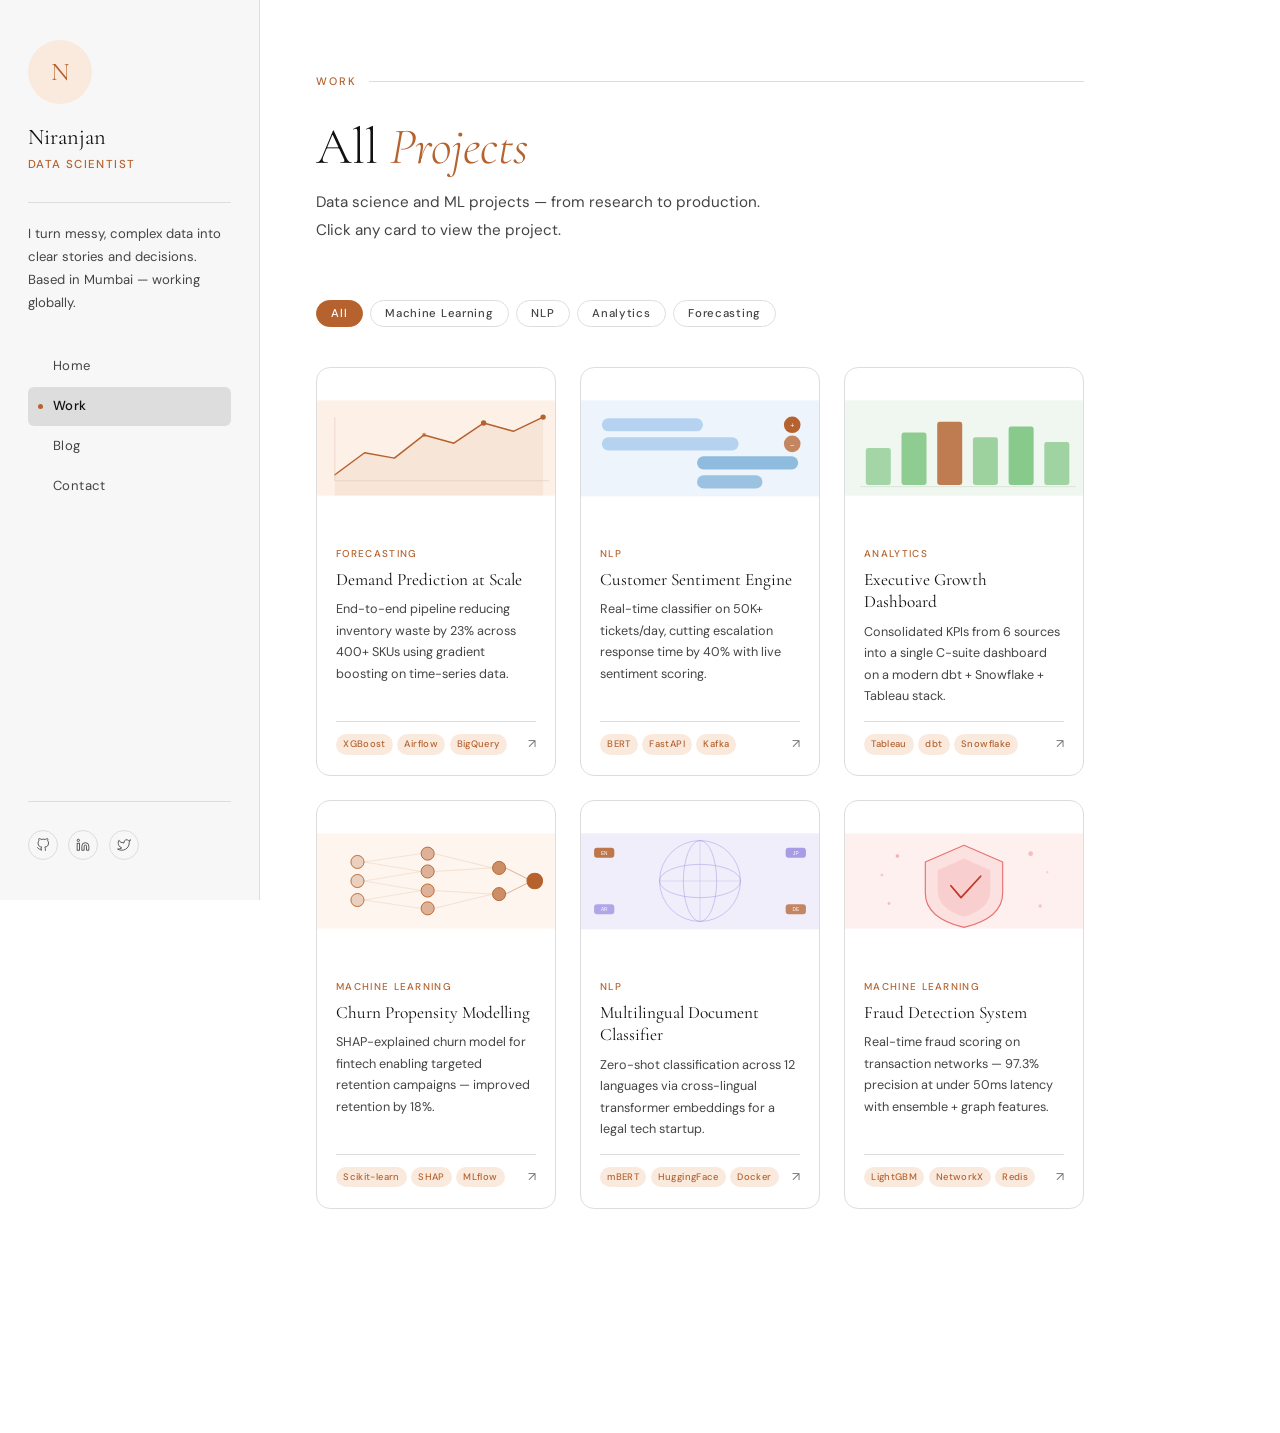
==== work.html @ ef9ed9a3 "Add files via upload" ====
<!DOCTYPE html>
<html lang="en">
<head>
<meta charset="UTF-8" />
<meta name="viewport" content="width=device-width, initial-scale=1.0" />
<title>Work — Niranjan</title>
<link rel="preconnect" href="https://fonts.googleapis.com" />
<link rel="preconnect" href="https://fonts.gstatic.com" crossorigin />
<link href="https://fonts.googleapis.com/css2?family=Cormorant+Garamond:ital,wght@0,300;0,400;0,500;1,300;1,400&family=DM+Sans:wght@300;400;500&display=swap" rel="stylesheet" />
<link rel="stylesheet" href="style.css" />
<style>
  .filter-bar {
    display: flex;
    flex-wrap: wrap;
    gap: 0.45rem;
    margin-bottom: 2.5rem;
  }
  .filter-btn {
    font-size: 0.71rem;
    font-weight: 500;
    letter-spacing: 0.06em;
    padding: 0.32rem 0.9rem;
    border: 1px solid var(--border);
    border-radius: 999px;
    color: var(--ink-muted);
    background: transparent;
    cursor: pointer;
    transition: all 0.2s;
    font-family: var(--sans);
  }
  .filter-btn:hover { border-color: var(--accent); color: var(--accent); }
  .filter-btn.active { background: var(--accent); border-color: var(--accent); color: #fff; }

  .card-grid {
    display: grid;
    grid-template-columns: repeat(3, 1fr);
    gap: 1.5rem;
  }

  .pcard {
    border: 1px solid var(--border);
    border-radius: 14px;
    overflow: hidden;
    background: #fff;
    cursor: pointer;
    text-decoration: none;
    color: inherit;
    display: flex;
    flex-direction: column;
    transition: transform 0.25s ease, box-shadow 0.25s ease, border-color 0.25s ease;
  }
  .pcard:hover {
    transform: translateY(-5px);
    box-shadow: 0 12px 36px rgba(0,0,0,0.09);
    border-color: #bbb;
  }
  .pcard[data-hidden="true"] { display: none; }

  .pcard-img {
    width: 100%;
    height: 160px;
    display: block;
    flex-shrink: 0;
    position: relative;
    overflow: hidden;
  }
  .pcard-img svg { width: 100%; height: 100%; display: block; }

  .pcard-img::after {
    content: '↗';
    position: absolute;
    top: 10px; right: 12px;
    width: 28px; height: 28px;
    background: rgba(255,255,255,0.93);
    border-radius: 50%;
    font-size: 0.82rem;
    color: var(--accent);
    opacity: 0;
    transition: opacity 0.2s;
    display: flex; align-items: center; justify-content: center;
    line-height: 28px;
    text-align: center;
  }
  .pcard:hover .pcard-img::after { opacity: 1; }

  .pcard-body {
    padding: 1.1rem 1.2rem 1.25rem;
    display: flex;
    flex-direction: column;
    flex: 1;
  }
  .pcard-eyebrow {
    font-size: 0.62rem;
    font-weight: 500;
    letter-spacing: 0.13em;
    text-transform: uppercase;
    color: var(--accent);
    margin-bottom: 0.38rem;
  }
  .pcard-title {
    font-family: var(--serif);
    font-size: 1.08rem;
    font-weight: 400;
    line-height: 1.3;
    color: var(--ink);
    margin-bottom: 0.45rem;
  }
  .pcard-desc {
    font-size: 0.79rem;
    color: var(--ink-muted);
    line-height: 1.7;
    flex: 1;
    margin-bottom: 0.9rem;
  }
  .pcard-footer {
    display: flex;
    align-items: center;
    justify-content: space-between;
    padding-top: 0.7rem;
    border-top: 1px solid var(--border);
  }
  .pcard-tags { display: flex; flex-wrap: wrap; gap: 0.28rem; }
  .pcard-tag {
    font-size: 0.59rem;
    font-weight: 500;
    letter-spacing: 0.04em;
    padding: 0.14rem 0.44rem;
    background: var(--accent-light);
    color: var(--accent);
    border-radius: 999px;
  }
  .pcard-arrow {
    font-size: 0.8rem;
    color: var(--ink-faint);
    flex-shrink: 0;
    transition: color 0.2s, transform 0.2s;
  }
  .pcard:hover .pcard-arrow { color: var(--accent); transform: translate(2px,-2px); }

  @media (max-width: 900px) { .card-grid { grid-template-columns: 1fr 1fr; } }
  @media (max-width: 560px) { .card-grid { grid-template-columns: 1fr; } }
</style>
</head>
<body>

<aside class="sidebar" id="sidebar"></aside>

<main class="main">
  <section style="animation-delay: 0.08s;">
    <div class="page-hero">
      <div class="section-label">Work</div>
      <h1>All <em>Projects</em></h1>
      <p>Data science and ML projects — from research to production. Click any card to view the project.</p>
    </div>

    <div class="filter-bar">
      <button class="filter-btn active" data-filter="all">All</button>
      <button class="filter-btn" data-filter="ml">Machine Learning</button>
      <button class="filter-btn" data-filter="nlp">NLP</button>
      <button class="filter-btn" data-filter="analytics">Analytics</button>
      <button class="filter-btn" data-filter="forecasting">Forecasting</button>
    </div>

    <div class="card-grid">

      <a class="pcard" href="https://github.com" target="_blank" rel="noopener" data-category="forecasting">
        <div class="pcard-img">
          <svg viewBox="0 0 400 160" xmlns="http://www.w3.org/2000/svg">
            <rect width="400" height="160" fill="#fdf0e6"/>
            <polyline points="30,125 80,88 130,97 180,58 230,72 280,38 330,52 380,28" fill="none" stroke="#b5622e" stroke-width="2.5" stroke-linejoin="round" stroke-linecap="round"/>
            <polyline points="30,125 80,88 130,97 180,58 230,72 280,38 330,52 380,28 380,160 30,160" fill="#b5622e" fill-opacity="0.08" stroke="none"/>
            <line x1="30" y1="28" x2="30" y2="135" stroke="#e0c8ba" stroke-width="1"/>
            <line x1="30" y1="135" x2="390" y2="135" stroke="#e0c8ba" stroke-width="1"/>
            <circle cx="280" cy="38" r="4.5" fill="#b5622e"/>
            <circle cx="380" cy="28" r="4.5" fill="#b5622e"/>
            <circle cx="180" cy="58" r="3.5" fill="#b5622e" fill-opacity="0.6"/>
          </svg>
        </div>
        <div class="pcard-body">
          <div class="pcard-eyebrow">Forecasting</div>
          <div class="pcard-title">Demand Prediction at Scale</div>
          <div class="pcard-desc">End-to-end pipeline reducing inventory waste by 23% across 400+ SKUs using gradient boosting on time-series data.</div>
          <div class="pcard-footer">
            <div class="pcard-tags"><span class="pcard-tag">XGBoost</span><span class="pcard-tag">Airflow</span><span class="pcard-tag">BigQuery</span></div>
            <span class="pcard-arrow">↗</span>
          </div>
        </div>
      </a>

      <a class="pcard" href="https://github.com" target="_blank" rel="noopener" data-category="nlp">
        <div class="pcard-img">
          <svg viewBox="0 0 400 160" xmlns="http://www.w3.org/2000/svg">
            <rect width="400" height="160" fill="#eef4fb"/>
            <rect x="35" y="30" width="170" height="22" rx="11" fill="#b5d3f0"/>
            <rect x="35" y="62" width="230" height="22" rx="11" fill="#b5d3f0"/>
            <rect x="195" y="94" width="170" height="22" rx="11" fill="#6fa8d4" fill-opacity="0.75"/>
            <rect x="195" y="126" width="110" height="22" rx="11" fill="#6fa8d4" fill-opacity="0.65"/>
            <circle cx="355" cy="41" r="14" fill="#b5622e"/>
            <text x="355" y="46" text-anchor="middle" font-size="12" fill="#fff" font-family="sans-serif" font-weight="500">+</text>
            <circle cx="355" cy="73" r="14" fill="#b5622e" fill-opacity="0.75"/>
            <text x="355" y="78" text-anchor="middle" font-size="12" fill="#fff" font-family="sans-serif">–</text>
          </svg>
        </div>
        <div class="pcard-body">
          <div class="pcard-eyebrow">NLP</div>
          <div class="pcard-title">Customer Sentiment Engine</div>
          <div class="pcard-desc">Real-time classifier on 50K+ tickets/day, cutting escalation response time by 40% with live sentiment scoring.</div>
          <div class="pcard-footer">
            <div class="pcard-tags"><span class="pcard-tag">BERT</span><span class="pcard-tag">FastAPI</span><span class="pcard-tag">Kafka</span></div>
            <span class="pcard-arrow">↗</span>
          </div>
        </div>
      </a>

      <a class="pcard" href="https://github.com" target="_blank" rel="noopener" data-category="analytics">
        <div class="pcard-img">
          <svg viewBox="0 0 400 160" xmlns="http://www.w3.org/2000/svg">
            <rect width="400" height="160" fill="#f0f7f0"/>
            <rect x="35"  y="80" width="42" height="62" rx="4" fill="#66bb6a" fill-opacity="0.55"/>
            <rect x="95"  y="54" width="42" height="88" rx="4" fill="#66bb6a" fill-opacity="0.7"/>
            <rect x="155" y="36" width="42" height="106" rx="4" fill="#b5622e" fill-opacity="0.82"/>
            <rect x="215" y="62" width="42" height="80" rx="4" fill="#66bb6a" fill-opacity="0.6"/>
            <rect x="275" y="44" width="42" height="98" rx="4" fill="#66bb6a" fill-opacity="0.75"/>
            <rect x="335" y="70" width="42" height="72" rx="4" fill="#66bb6a" fill-opacity="0.58"/>
            <line x1="25" y1="145" x2="388" y2="145" stroke="#c5d8c5" stroke-width="1"/>
          </svg>
        </div>
        <div class="pcard-body">
          <div class="pcard-eyebrow">Analytics</div>
          <div class="pcard-title">Executive Growth Dashboard</div>
          <div class="pcard-desc">Consolidated KPIs from 6 sources into a single C-suite dashboard on a modern dbt + Snowflake + Tableau stack.</div>
          <div class="pcard-footer">
            <div class="pcard-tags"><span class="pcard-tag">Tableau</span><span class="pcard-tag">dbt</span><span class="pcard-tag">Snowflake</span></div>
            <span class="pcard-arrow">↗</span>
          </div>
        </div>
      </a>

      <a class="pcard" href="https://github.com" target="_blank" rel="noopener" data-category="ml">
        <div class="pcard-img">
          <svg viewBox="0 0 400 160" xmlns="http://www.w3.org/2000/svg">
            <rect width="400" height="160" fill="#fdf5ee"/>
            <circle cx="68" cy="48" r="11" fill="#b5622e" fill-opacity="0.25" stroke="#b5622e" stroke-width="1.5"/>
            <circle cx="68" cy="80" r="11" fill="#b5622e" fill-opacity="0.25" stroke="#b5622e" stroke-width="1.5"/>
            <circle cx="68" cy="112" r="11" fill="#b5622e" fill-opacity="0.25" stroke="#b5622e" stroke-width="1.5"/>
            <circle cx="186" cy="34" r="11" fill="#b5622e" fill-opacity="0.45" stroke="#b5622e" stroke-width="1.5"/>
            <circle cx="186" cy="64" r="11" fill="#b5622e" fill-opacity="0.45" stroke="#b5622e" stroke-width="1.5"/>
            <circle cx="186" cy="96" r="11" fill="#b5622e" fill-opacity="0.45" stroke="#b5622e" stroke-width="1.5"/>
            <circle cx="186" cy="126" r="11" fill="#b5622e" fill-opacity="0.45" stroke="#b5622e" stroke-width="1.5"/>
            <circle cx="306" cy="58" r="11" fill="#b5622e" fill-opacity="0.7" stroke="#b5622e" stroke-width="1.5"/>
            <circle cx="306" cy="102" r="11" fill="#b5622e" fill-opacity="0.7" stroke="#b5622e" stroke-width="1.5"/>
            <circle cx="366" cy="80" r="13" fill="#b5622e" stroke="#b5622e" stroke-width="2"/>
            <line x1="79" y1="48" x2="175" y2="34" stroke="#b5622e" stroke-width="0.7" stroke-opacity="0.3"/>
            <line x1="79" y1="48" x2="175" y2="64" stroke="#b5622e" stroke-width="0.7" stroke-opacity="0.3"/>
            <line x1="79" y1="80" x2="175" y2="64" stroke="#b5622e" stroke-width="0.7" stroke-opacity="0.3"/>
            <line x1="79" y1="80" x2="175" y2="96" stroke="#b5622e" stroke-width="0.7" stroke-opacity="0.3"/>
            <line x1="79" y1="112" x2="175" y2="96" stroke="#b5622e" stroke-width="0.7" stroke-opacity="0.3"/>
            <line x1="79" y1="112" x2="175" y2="126" stroke="#b5622e" stroke-width="0.7" stroke-opacity="0.3"/>
            <line x1="197" y1="34" x2="295" y2="58" stroke="#b5622e" stroke-width="0.7" stroke-opacity="0.35"/>
            <line x1="197" y1="64" x2="295" y2="58" stroke="#b5622e" stroke-width="0.7" stroke-opacity="0.35"/>
            <line x1="197" y1="96" x2="295" y2="102" stroke="#b5622e" stroke-width="0.7" stroke-opacity="0.35"/>
            <line x1="197" y1="126" x2="295" y2="102" stroke="#b5622e" stroke-width="0.7" stroke-opacity="0.35"/>
            <line x1="317" y1="58" x2="353" y2="76" stroke="#b5622e" stroke-width="1.2" stroke-opacity="0.65"/>
            <line x1="317" y1="102" x2="353" y2="84" stroke="#b5622e" stroke-width="1.2" stroke-opacity="0.65"/>
          </svg>
        </div>
        <div class="pcard-body">
          <div class="pcard-eyebrow">Machine Learning</div>
          <div class="pcard-title">Churn Propensity Modelling</div>
          <div class="pcard-desc">SHAP-explained churn model for fintech enabling targeted retention campaigns — improved retention by 18%.</div>
          <div class="pcard-footer">
            <div class="pcard-tags"><span class="pcard-tag">Scikit-learn</span><span class="pcard-tag">SHAP</span><span class="pcard-tag">MLflow</span></div>
            <span class="pcard-arrow">↗</span>
          </div>
        </div>
      </a>

      <a class="pcard" href="https://github.com" target="_blank" rel="noopener" data-category="nlp">
        <div class="pcard-img">
          <svg viewBox="0 0 400 160" xmlns="http://www.w3.org/2000/svg">
            <rect width="400" height="160" fill="#f0eefb"/>
            <ellipse cx="200" cy="80" rx="68" ry="68" fill="none" stroke="#9b8de0" stroke-width="1.5" stroke-opacity="0.5"/>
            <ellipse cx="200" cy="80" rx="68" ry="28" fill="none" stroke="#9b8de0" stroke-width="1.5" stroke-opacity="0.5"/>
            <ellipse cx="200" cy="80" rx="28" ry="68" fill="none" stroke="#9b8de0" stroke-width="1.5" stroke-opacity="0.5"/>
            <line x1="132" y1="80" x2="268" y2="80" stroke="#9b8de0" stroke-width="1" stroke-opacity="0.4"/>
            <line x1="200" y1="12" x2="200" y2="148" stroke="#9b8de0" stroke-width="1" stroke-opacity="0.4"/>
            <rect x="22" y="24" width="34" height="17" rx="5" fill="#b5622e" fill-opacity="0.85"/>
            <text x="39" y="36" text-anchor="middle" font-size="8" fill="#fff" font-family="sans-serif" font-weight="500">EN</text>
            <rect x="344" y="24" width="34" height="17" rx="5" fill="#9b8de0" fill-opacity="0.85"/>
            <text x="361" y="36" text-anchor="middle" font-size="8" fill="#fff" font-family="sans-serif" font-weight="500">JP</text>
            <rect x="22" y="119" width="34" height="17" rx="5" fill="#9b8de0" fill-opacity="0.75"/>
            <text x="39" y="131" text-anchor="middle" font-size="8" fill="#fff" font-family="sans-serif" font-weight="500">AR</text>
            <rect x="344" y="119" width="34" height="17" rx="5" fill="#b5622e" fill-opacity="0.75"/>
            <text x="361" y="131" text-anchor="middle" font-size="8" fill="#fff" font-family="sans-serif" font-weight="500">DE</text>
          </svg>
        </div>
        <div class="pcard-body">
          <div class="pcard-eyebrow">NLP</div>
          <div class="pcard-title">Multilingual Document Classifier</div>
          <div class="pcard-desc">Zero-shot classification across 12 languages via cross-lingual transformer embeddings for a legal tech startup.</div>
          <div class="pcard-footer">
            <div class="pcard-tags"><span class="pcard-tag">mBERT</span><span class="pcard-tag">HuggingFace</span><span class="pcard-tag">Docker</span></div>
            <span class="pcard-arrow">↗</span>
          </div>
        </div>
      </a>

      <a class="pcard" href="https://github.com" target="_blank" rel="noopener" data-category="ml">
        <div class="pcard-img">
          <svg viewBox="0 0 400 160" xmlns="http://www.w3.org/2000/svg">
            <rect width="400" height="160" fill="#fff0f0"/>
            <path d="M200 20 L265 48 L265 100 Q265 142 200 158 Q135 142 135 100 L135 48 Z" fill="#e57373" fill-opacity="0.12" stroke="#e57373" stroke-width="2" stroke-linejoin="round"/>
            <path d="M200 42 L244 62 L244 97 Q244 127 200 140 Q156 127 156 97 L156 62 Z" fill="#e57373" fill-opacity="0.18" stroke="none"/>
            <polyline points="178,88 195,108 228,72" fill="none" stroke="#c0392b" stroke-width="3" stroke-linecap="round" stroke-linejoin="round"/>
            <circle cx="88" cy="38" r="3" fill="#e57373" fill-opacity="0.5"/>
            <circle cx="312" cy="34" r="4" fill="#e57373" fill-opacity="0.4"/>
            <circle cx="74" cy="118" r="2.5" fill="#e57373" fill-opacity="0.4"/>
            <circle cx="328" cy="122" r="3" fill="#e57373" fill-opacity="0.35"/>
            <circle cx="340" cy="65" r="2" fill="#e57373" fill-opacity="0.3"/>
            <circle cx="62" cy="70" r="2.5" fill="#e57373" fill-opacity="0.3"/>
          </svg>
        </div>
        <div class="pcard-body">
          <div class="pcard-eyebrow">Machine Learning</div>
          <div class="pcard-title">Fraud Detection System</div>
          <div class="pcard-desc">Real-time fraud scoring on transaction networks — 97.3% precision at under 50ms latency with ensemble + graph features.</div>
          <div class="pcard-footer">
            <div class="pcard-tags"><span class="pcard-tag">LightGBM</span><span class="pcard-tag">NetworkX</span><span class="pcard-tag">Redis</span></div>
            <span class="pcard-arrow">↗</span>
          </div>
        </div>
      </a>

    </div>
  </section>
</main>

<script src="sidebar.js"></script>
<script>
  renderSidebar('Work');
  const btns = document.querySelectorAll('.filter-btn');
  const cards = document.querySelectorAll('.pcard[data-category]');
  btns.forEach(btn => {
    btn.addEventListener('click', () => {
      btns.forEach(b => b.classList.remove('active'));
      btn.classList.add('active');
      const f = btn.dataset.filter;
      cards.forEach(c => { c.dataset.hidden = (f !== 'all' && c.dataset.category !== f) ? 'true' : 'false'; });
    });
  });
</script>
</body>
</html>
---- style.css ----
*, *::before, *::after { box-sizing: border-box; margin: 0; padding: 0; }

:root {
  --bg: #ffffff;
  --sidebar-bg: #f7f7f7;
  --ink: #111111;
  --ink-muted: #444444;
  --ink-faint: #777777;
  --accent: #b5622e;
  --accent-light: #faeade;
  --border: #dddddd;
  --serif: 'Cormorant Garamond', Georgia, serif;
  --sans: 'DM Sans', system-ui, sans-serif;
  --sidebar-w: 260px;
}

html { scroll-behavior: smooth; }

body {
  background: var(--bg);
  color: var(--ink);
  font-family: var(--sans);
  font-weight: 400;
  line-height: 1.7;
  min-height: 100vh;
  display: flex;
}

/* ── Sidebar ── */
.sidebar {
  position: fixed;
  top: 0; left: 0;
  width: var(--sidebar-w);
  height: 100vh;
  background: var(--sidebar-bg);
  border-right: 1px solid var(--border);
  display: flex;
  flex-direction: column;
  padding: 2.5rem 1.75rem;
  z-index: 10;
  overflow-y: auto;
}

.sidebar-avatar {
  width: 64px; height: 64px;
  border-radius: 50%;
  background: var(--accent-light);
  display: flex; align-items: center; justify-content: center;
  font-family: var(--serif);
  font-size: 1.6rem;
  font-weight: 400;
  color: var(--accent);
  margin-bottom: 1.25rem;
  flex-shrink: 0;
}

.sidebar-name {
  font-family: var(--serif);
  font-size: 1.4rem;
  font-weight: 400;
  line-height: 1.2;
  color: var(--ink);
  margin-bottom: 0.25rem;
}

.sidebar-title {
  font-size: 0.72rem;
  font-weight: 500;
  color: var(--accent);
  text-transform: uppercase;
  letter-spacing: 0.12em;
  margin-bottom: 1.75rem;
}

.sidebar-bio {
  font-size: 0.82rem;
  color: var(--ink-muted);
  line-height: 1.75;
  margin-bottom: 2rem;
  border-top: 1px solid var(--border);
  padding-top: 1.25rem;
}

.sidebar-nav {
  list-style: none;
  display: flex;
  flex-direction: column;
  gap: 0.1rem;
  margin-bottom: auto;
}

.sidebar-nav a {
  display: flex;
  align-items: center;
  gap: 0.6rem;
  font-size: 0.82rem;
  font-weight: 400;
  color: var(--ink-muted);
  text-decoration: none;
  padding: 0.5rem 0.65rem;
  border-radius: 6px;
  transition: color 0.2s, background 0.2s;
  letter-spacing: 0.03em;
}

.sidebar-nav a:hover { color: var(--ink); background: var(--border); }
.sidebar-nav a.active { color: var(--ink); background: var(--border); font-weight: 500; }

.sidebar-nav a .nav-dot {
  width: 5px; height: 5px;
  border-radius: 50%;
  background: var(--accent);
  opacity: 0;
  transition: opacity 0.2s;
  flex-shrink: 0;
}

.sidebar-nav a:hover .nav-dot,
.sidebar-nav a.active .nav-dot { opacity: 1; }

.sidebar-social {
  display: flex;
  gap: 0.65rem;
  padding-top: 1.75rem;
  border-top: 1px solid var(--border);
  margin-top: 1.75rem;
}

.sidebar-social a {
  width: 30px; height: 30px;
  border-radius: 50%;
  border: 1px solid var(--border);
  display: flex; align-items: center; justify-content: center;
  color: var(--ink-muted);
  text-decoration: none;
  transition: border-color 0.2s, color 0.2s;
}

.sidebar-social a:hover { border-color: var(--accent); color: var(--accent); }

/* ── Main ── */
.main {
  margin-left: var(--sidebar-w);
  flex: 1;
  max-width: 880px;
  padding: 4.5rem 3.5rem 8rem;
}

/* ── Section ── */
section {
  margin-bottom: 6rem;
  opacity: 0;
  transform: translateY(16px);
  animation: fadeUp 0.6s ease forwards;
}

section:nth-child(1) { animation-delay: 0.08s; }
section:nth-child(2) { animation-delay: 0.18s; }
section:nth-child(3) { animation-delay: 0.28s; }
section:nth-child(4) { animation-delay: 0.38s; }

@keyframes fadeUp {
  to { opacity: 1; transform: translateY(0); }
}

.section-label {
  font-size: 0.68rem;
  font-weight: 500;
  letter-spacing: 0.18em;
  text-transform: uppercase;
  color: var(--accent);
  margin-bottom: 1.75rem;
  display: flex;
  align-items: center;
  gap: 0.75rem;
}

.section-label::after {
  content: '';
  flex: 1;
  height: 1px;
  background: var(--border);
}

.section-header {
  display: flex;
  align-items: baseline;
  justify-content: space-between;
  margin-bottom: 1.75rem;
}

.section-header .section-label { margin-bottom: 0; flex: 1; }

.view-all {
  font-size: 0.75rem;
  font-weight: 500;
  color: var(--accent);
  text-decoration: none;
  letter-spacing: 0.04em;
  white-space: nowrap;
  transition: opacity 0.2s;
}

.view-all:hover { opacity: 0.7; }

/* ── Hero ── */
.hero-heading {
  font-family: var(--serif);
  font-size: clamp(2.6rem, 5vw, 4rem);
  font-weight: 300;
  line-height: 1.12;
  color: var(--ink);
  margin-bottom: 1.5rem;
  letter-spacing: -0.01em;
}

.hero-heading em { font-style: italic; color: var(--accent); }

.hero-body {
  font-size: 1rem;
  color: var(--ink-muted);
  line-height: 1.85;
  max-width: 520px;
  margin-bottom: 2rem;
}

.hero-tags {
  display: flex;
  flex-wrap: wrap;
  gap: 0.45rem;
}

.tag {
  font-size: 0.71rem;
  font-weight: 500;
  letter-spacing: 0.05em;
  padding: 0.28rem 0.75rem;
  border: 1px solid var(--border);
  border-radius: 999px;
  color: var(--ink-muted);
  background: transparent;
  transition: border-color 0.2s, color 0.2s;
}

.tag:hover { border-color: var(--accent); color: var(--accent); }

/* ── Work Cards ── */
.work-grid {
  display: grid;
  grid-template-columns: 1fr 1fr;
  gap: 1.25rem;
}

.work-card {
  background: #fafafa;
  border: 1px solid var(--border);
  border-radius: 10px;
  padding: 1.5rem;
  text-decoration: none;
  color: inherit;
  display: block;
  position: relative;
  overflow: hidden;
  transition: border-color 0.25s, transform 0.25s, box-shadow 0.25s;
}

.work-card::before {
  content: '';
  position: absolute;
  top: 0; left: 0; right: 0;
  height: 2px;
  background: var(--accent);
  transform: scaleX(0);
  transform-origin: left;
  transition: transform 0.3s ease;
}

.work-card:hover { border-color: #ccc; transform: translateY(-3px); box-shadow: 0 6px 24px rgba(0,0,0,0.07); }
.work-card:hover::before { transform: scaleX(1); }

.work-card-eyebrow {
  font-size: 0.65rem;
  font-weight: 500;
  letter-spacing: 0.12em;
  text-transform: uppercase;
  color: var(--accent);
  margin-bottom: 0.5rem;
}

.work-card-title {
  font-family: var(--serif);
  font-size: 1.15rem;
  font-weight: 400;
  line-height: 1.3;
  color: var(--ink);
  margin-bottom: 0.5rem;
}

.work-card-desc {
  font-size: 0.82rem;
  color: var(--ink-muted);
  line-height: 1.7;
  margin-bottom: 1rem;
}

.work-card-tags {
  display: flex;
  flex-wrap: wrap;
  gap: 0.35rem;
}

.work-card-tag {
  font-size: 0.63rem;
  letter-spacing: 0.04em;
  padding: 0.18rem 0.5rem;
  background: var(--accent-light);
  color: var(--accent);
  border-radius: 999px;
  font-weight: 500;
}

.work-card-links {
  display: flex;
  gap: 0.75rem;
  margin-top: 1rem;
  padding-top: 0.75rem;
  border-top: 1px solid var(--border);
}

.work-card-link {
  font-size: 0.72rem;
  font-weight: 500;
  color: var(--ink-muted);
  text-decoration: none;
  display: flex;
  align-items: center;
  gap: 0.3rem;
  transition: color 0.2s;
}

.work-card-link:hover { color: var(--accent); }

/* ── Blog List ── */
.blog-list { display: flex; flex-direction: column; gap: 0; }

.blog-item {
  display: flex;
  align-items: baseline;
  gap: 1.25rem;
  padding: 1.1rem 0;
  border-bottom: 1px solid var(--border);
  text-decoration: none;
  color: inherit;
  transition: padding-left 0.2s;
}

.blog-item:first-child { border-top: 1px solid var(--border); }
.blog-item:hover { padding-left: 0.4rem; }

.blog-date {
  font-size: 0.71rem;
  color: var(--ink-faint);
  font-weight: 500;
  letter-spacing: 0.04em;
  white-space: nowrap;
  min-width: 70px;
}

.blog-title {
  font-family: var(--serif);
  font-size: 1.05rem;
  font-weight: 400;
  color: var(--ink);
  line-height: 1.4;
  flex: 1;
}

.blog-tag {
  font-size: 0.63rem;
  font-weight: 500;
  letter-spacing: 0.06em;
  padding: 0.18rem 0.55rem;
  background: var(--accent-light);
  color: var(--accent);
  border-radius: 999px;
  white-space: nowrap;
}

.blog-arrow {
  color: var(--ink-faint);
  font-size: 0.85rem;
  transition: color 0.2s, transform 0.2s;
}

.blog-item:hover .blog-arrow { color: var(--accent); transform: translateX(3px); }

/* ── Page Hero (inner pages) ── */
.page-hero {
  margin-bottom: 3.5rem;
}

.page-hero h1 {
  font-family: var(--serif);
  font-size: clamp(2.2rem, 4vw, 3.2rem);
  font-weight: 300;
  line-height: 1.15;
  color: var(--ink);
  margin-bottom: 0.75rem;
}

.page-hero h1 em { font-style: italic; color: var(--accent); }

.page-hero p {
  font-size: 0.95rem;
  color: var(--ink-muted);
  max-width: 480px;
  line-height: 1.8;
}

/* ── Contact ── */
.contact-intro {
  font-family: var(--serif);
  font-size: 1.8rem;
  font-weight: 300;
  line-height: 1.25;
  color: var(--ink);
  margin-bottom: 1.25rem;
}

.contact-intro em { font-style: italic; color: var(--accent); }

.contact-body {
  font-size: 0.95rem;
  color: var(--ink-muted);
  line-height: 1.8;
  max-width: 460px;
  margin-bottom: 2rem;
}

.contact-link {
  display: inline-flex;
  align-items: center;
  gap: 0.5rem;
  font-size: 0.9rem;
  font-weight: 500;
  color: var(--ink);
  text-decoration: none;
  border-bottom: 1.5px solid var(--accent);
  padding-bottom: 0.1rem;
  transition: color 0.2s;
}

.contact-link:hover { color: var(--accent); }

/* ── Responsive ── */
@media (max-width: 820px) {
  body { flex-direction: column; }
  .sidebar {
    position: relative;
    width: 100%;
    height: auto;
    border-right: none;
    border-bottom: 1px solid var(--border);
    flex-direction: row;
    flex-wrap: wrap;
    align-items: center;
    gap: 1rem;
    padding: 1.25rem 1.5rem;
  }
  .sidebar-avatar { width: 44px; height: 44px; font-size: 1.1rem; margin-bottom: 0; }
  .sidebar-bio { display: none; }
  .sidebar-nav { flex-direction: row; flex-wrap: wrap; margin-bottom: 0; }
  .sidebar-nav a { padding: 0.3rem 0.5rem; }
  .sidebar-social { padding-top: 0; border-top: none; margin-top: 0; }
  .main { margin-left: 0; padding: 2.5rem 1.25rem 5rem; }
  .work-grid { grid-template-columns: 1fr; }
}
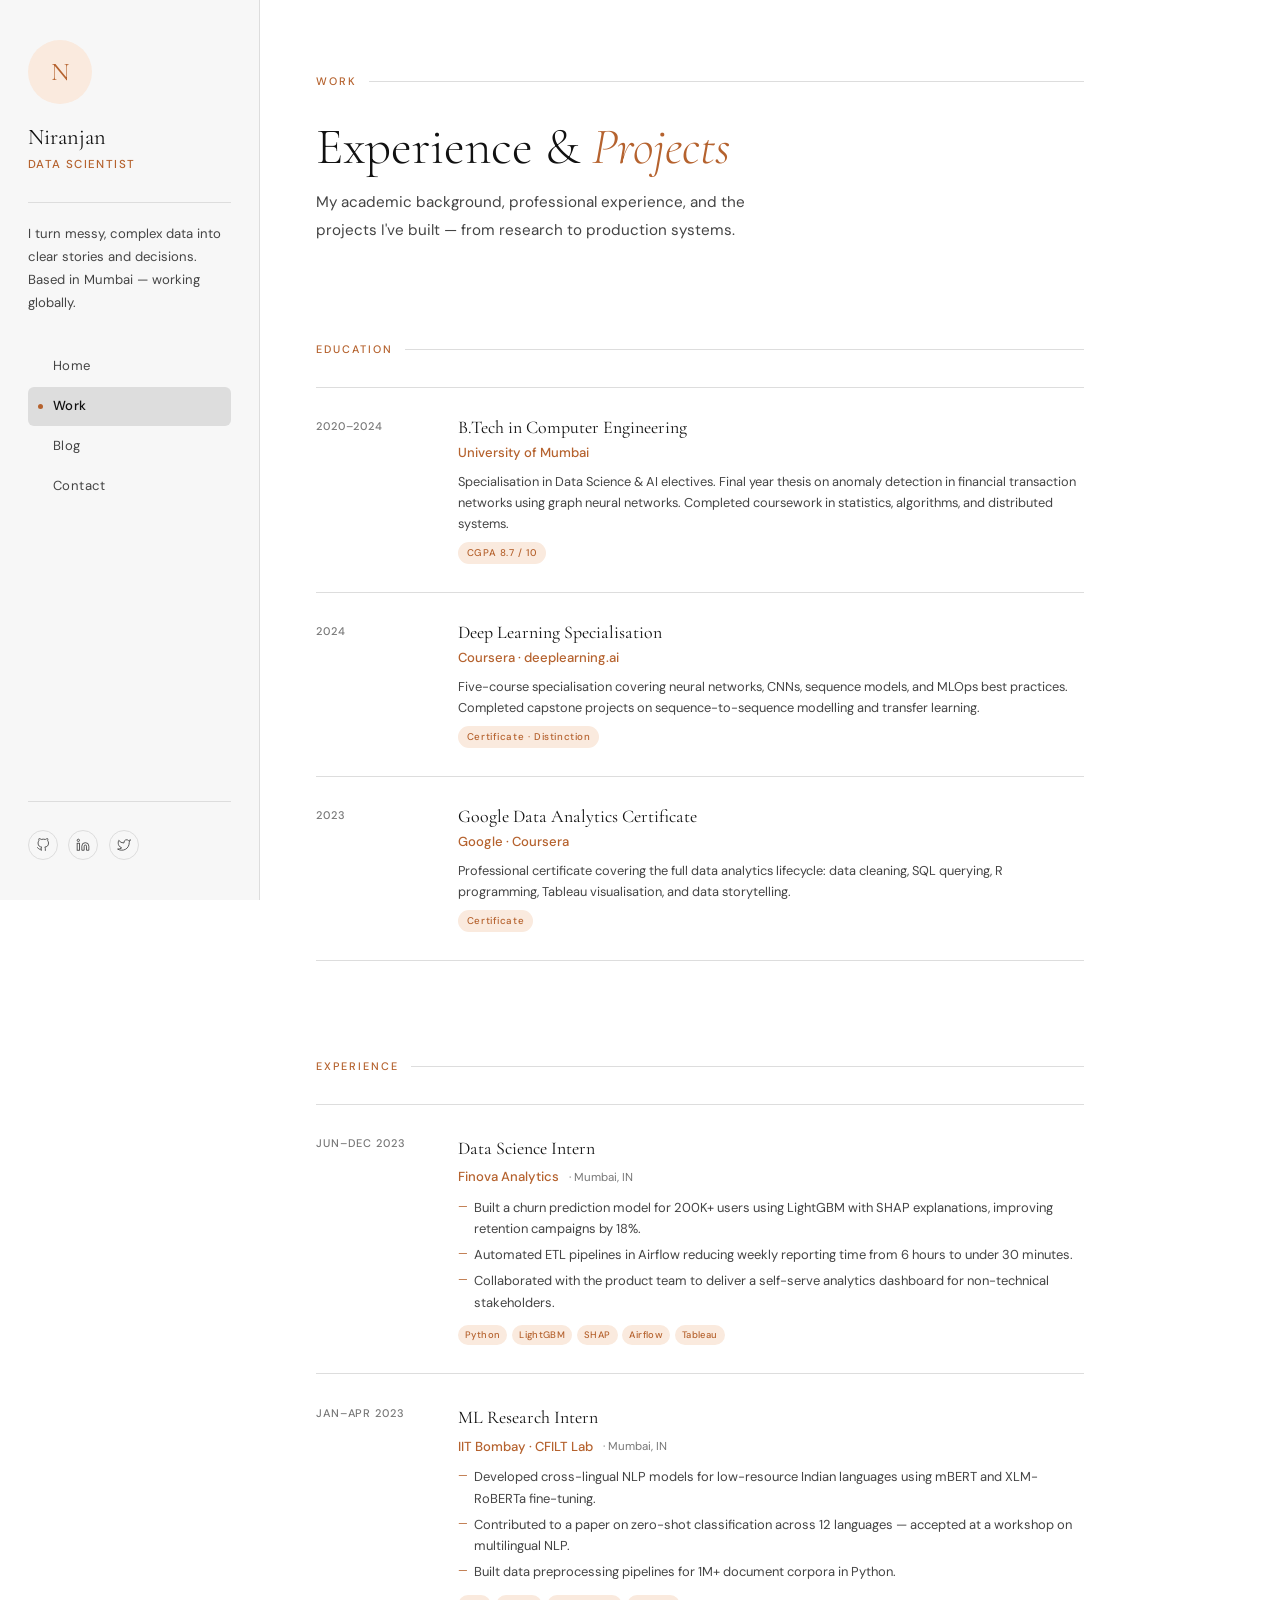
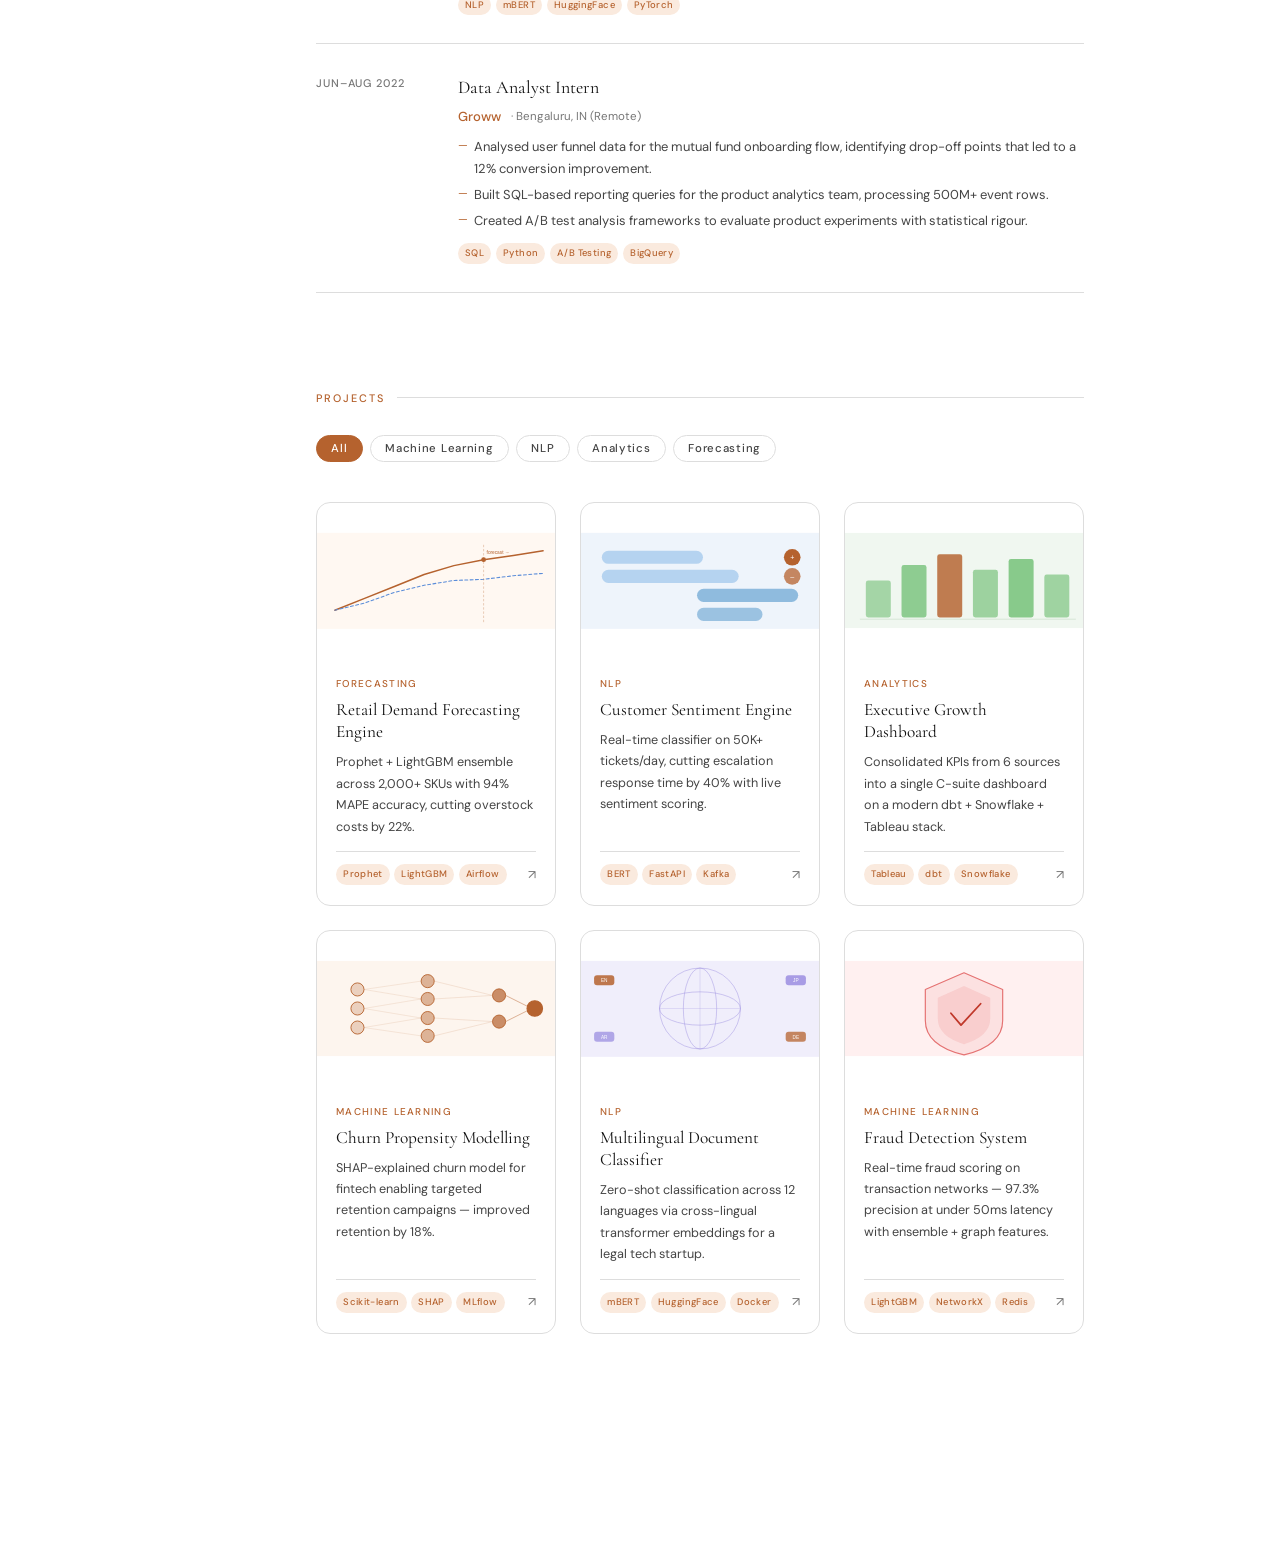
==== commit 370742fc: "Add files via upload" ====
--- a/work.html
+++ b/work.html
@@ -9,6 +9,134 @@
 <link href="https://fonts.googleapis.com/css2?family=Cormorant+Garamond:ital,wght@0,300;0,400;0,500;1,300;1,400&family=DM+Sans:wght@300;400;500&display=swap" rel="stylesheet" />
 <link rel="stylesheet" href="style.css" />
 <style>
+  /* ── Education Timeline ── */
+  .edu-timeline { display: flex; flex-direction: column; }
+  .edu-item {
+    display: grid;
+    grid-template-columns: 110px 1fr;
+    gap: 2rem;
+    padding: 1.75rem 0;
+    border-bottom: 1px solid var(--border);
+  }
+  .edu-item:first-child { border-top: 1px solid var(--border); }
+  .edu-year {
+    font-size: 0.69rem;
+    font-weight: 500;
+    letter-spacing: 0.08em;
+    color: var(--ink-faint);
+    text-transform: uppercase;
+    padding-top: 0.15rem;
+    line-height: 1.5;
+  }
+  .edu-degree {
+    font-family: var(--serif);
+    font-size: 1.12rem;
+    font-weight: 400;
+    color: var(--ink);
+    margin-bottom: 0.2rem;
+    line-height: 1.3;
+  }
+  .edu-school {
+    font-size: 0.82rem;
+    color: var(--accent);
+    font-weight: 500;
+    margin-bottom: 0.4rem;
+  }
+  .edu-detail {
+    font-size: 0.8rem;
+    color: var(--ink-muted);
+    line-height: 1.65;
+  }
+  .edu-badge {
+    display: inline-block;
+    font-size: 0.61rem;
+    font-weight: 500;
+    letter-spacing: 0.06em;
+    padding: 0.16rem 0.55rem;
+    background: var(--accent-light);
+    color: var(--accent);
+    border-radius: 999px;
+    margin-top: 0.5rem;
+  }
+
+  /* ── Internship Timeline ── */
+  .intern-timeline { display: flex; flex-direction: column; }
+  .intern-item {
+    display: grid;
+    grid-template-columns: 110px 1fr;
+    gap: 2rem;
+    padding: 1.75rem 0;
+    border-bottom: 1px solid var(--border);
+    position: relative;
+  }
+  .intern-item:first-child { border-top: 1px solid var(--border); }
+  .intern-period {
+    font-size: 0.69rem;
+    font-weight: 500;
+    letter-spacing: 0.08em;
+    color: var(--ink-faint);
+    text-transform: uppercase;
+    padding-top: 0.15rem;
+    line-height: 1.5;
+  }
+  .intern-role {
+    font-family: var(--serif);
+    font-size: 1.12rem;
+    font-weight: 400;
+    color: var(--ink);
+    margin-bottom: 0.2rem;
+  }
+  .intern-company {
+    font-size: 0.82rem;
+    color: var(--accent);
+    font-weight: 500;
+    margin-bottom: 0.5rem;
+    display: flex;
+    align-items: center;
+    gap: 0.6rem;
+  }
+  .intern-location {
+    font-size: 0.72rem;
+    color: var(--ink-faint);
+    font-weight: 400;
+  }
+  .intern-bullets {
+    list-style: none;
+    display: flex;
+    flex-direction: column;
+    gap: 0.3rem;
+  }
+  .intern-bullets li {
+    font-size: 0.81rem;
+    color: var(--ink-muted);
+    line-height: 1.65;
+    padding-left: 1rem;
+    position: relative;
+  }
+  .intern-bullets li::before {
+    content: '—';
+    position: absolute;
+    left: 0;
+    color: var(--accent);
+    font-size: 0.7rem;
+  }
+  .intern-tags {
+    display: flex;
+    flex-wrap: wrap;
+    gap: 0.3rem;
+    margin-top: 0.75rem;
+  }
+  .intern-tag {
+    font-size: 0.59rem;
+    font-weight: 500;
+    letter-spacing: 0.04em;
+    padding: 0.14rem 0.44rem;
+    background: var(--accent-light);
+    color: var(--accent);
+    border-radius: 999px;
+  }
+
+  /* ── Project Cards ── */
   .filter-bar {
     display: flex;
     flex-wrap: wrap;
@@ -58,14 +186,13 @@
 
   .pcard-img {
     width: 100%;
-    height: 160px;
+    height: 155px;
     display: block;
     flex-shrink: 0;
     position: relative;
     overflow: hidden;
   }
   .pcard-img svg { width: 100%; height: 100%; display: block; }
-
   .pcard-img::after {
     content: '↗';
     position: absolute;
@@ -77,7 +204,6 @@
     color: var(--accent);
     opacity: 0;
     transition: opacity 0.2s;
-    display: flex; align-items: center; justify-content: center;
     line-height: 28px;
     text-align: center;
   }
@@ -138,7 +264,10 @@
   .pcard:hover .pcard-arrow { color: var(--accent); transform: translate(2px,-2px); }
 
   @media (max-width: 900px) { .card-grid { grid-template-columns: 1fr 1fr; } }
-  @media (max-width: 560px) { .card-grid { grid-template-columns: 1fr; } }
+  @media (max-width: 600px) {
+    .card-grid { grid-template-columns: 1fr; }
+    .edu-item, .intern-item { grid-template-columns: 1fr; gap: 0.3rem; }
+  }
 </style>
 </head>
 <body>
@@ -146,12 +275,131 @@
 <aside class="sidebar" id="sidebar"></aside>
 
 <main class="main">
+
+  <!-- ── Education ── -->
   <section style="animation-delay: 0.08s;">
     <div class="page-hero">
       <div class="section-label">Work</div>
-      <h1>All <em>Projects</em></h1>
-      <p>Data science and ML projects — from research to production. Click any card to view the project.</p>
+      <h1>Experience &amp; <em>Projects</em></h1>
+      <p>My academic background, professional experience, and the projects I've built — from research to production systems.</p>
     </div>
+  </section>
+
+  <section style="animation-delay: 0.14s;">
+    <div class="section-label">Education</div>
+    <div class="edu-timeline">
+
+      <div class="edu-item">
+        <div class="edu-year">2020–2024</div>
+        <div>
+          <div class="edu-degree">B.Tech in Computer Engineering</div>
+          <div class="edu-school">University of Mumbai</div>
+          <div class="edu-detail">Specialisation in Data Science & AI electives. Final year thesis on anomaly detection in financial transaction networks using graph neural networks. Completed coursework in statistics, algorithms, and distributed systems.</div>
+          <span class="edu-badge">CGPA 8.7 / 10</span>
+        </div>
+      </div>
+
+      <div class="edu-item">
+        <div class="edu-year">2024</div>
+        <div>
+          <div class="edu-degree">Deep Learning Specialisation</div>
+          <div class="edu-school">Coursera · deeplearning.ai</div>
+          <div class="edu-detail">Five-course specialisation covering neural networks, CNNs, sequence models, and MLOps best practices. Completed capstone projects on sequence-to-sequence modelling and transfer learning.</div>
+          <span class="edu-badge">Certificate · Distinction</span>
+        </div>
+      </div>
+
+      <div class="edu-item">
+        <div class="edu-year">2023</div>
+        <div>
+          <div class="edu-degree">Google Data Analytics Certificate</div>
+          <div class="edu-school">Google · Coursera</div>
+          <div class="edu-detail">Professional certificate covering the full data analytics lifecycle: data cleaning, SQL querying, R programming, Tableau visualisation, and data storytelling.</div>
+          <span class="edu-badge">Certificate</span>
+        </div>
+      </div>
+
+    </div>
+  </section>
+
+  <!-- ── Internships ── -->
+  <section style="animation-delay: 0.20s;">
+    <div class="section-label">Experience</div>
+    <div class="intern-timeline">
+
+      <div class="intern-item">
+        <div class="intern-period">Jun–Dec 2023</div>
+        <div>
+          <div class="intern-role">Data Science Intern</div>
+          <div class="intern-company">
+            Finova Analytics
+            <span class="intern-location">· Mumbai, IN</span>
+          </div>
+          <ul class="intern-bullets">
+            <li>Built a churn prediction model for 200K+ users using LightGBM with SHAP explanations, improving retention campaigns by 18%.</li>
+            <li>Automated ETL pipelines in Airflow reducing weekly reporting time from 6 hours to under 30 minutes.</li>
+            <li>Collaborated with the product team to deliver a self-serve analytics dashboard for non-technical stakeholders.</li>
+          </ul>
+          <div class="intern-tags">
+            <span class="intern-tag">Python</span>
+            <span class="intern-tag">LightGBM</span>
+            <span class="intern-tag">SHAP</span>
+            <span class="intern-tag">Airflow</span>
+            <span class="intern-tag">Tableau</span>
+          </div>
+        </div>
+      </div>
+
+      <div class="intern-item">
+        <div class="intern-period">Jan–Apr 2023</div>
+        <div>
+          <div class="intern-role">ML Research Intern</div>
+          <div class="intern-company">
+            IIT Bombay · CFILT Lab
+            <span class="intern-location">· Mumbai, IN</span>
+          </div>
+          <ul class="intern-bullets">
+            <li>Developed cross-lingual NLP models for low-resource Indian languages using mBERT and XLM-RoBERTa fine-tuning.</li>
+            <li>Contributed to a paper on zero-shot classification across 12 languages — accepted at a workshop on multilingual NLP.</li>
+            <li>Built data preprocessing pipelines for 1M+ document corpora in Python.</li>
+          </ul>
+          <div class="intern-tags">
+            <span class="intern-tag">NLP</span>
+            <span class="intern-tag">mBERT</span>
+            <span class="intern-tag">HuggingFace</span>
+            <span class="intern-tag">PyTorch</span>
+          </div>
+        </div>
+      </div>
+
+      <div class="intern-item">
+        <div class="intern-period">Jun–Aug 2022</div>
+        <div>
+          <div class="intern-role">Data Analyst Intern</div>
+          <div class="intern-company">
+            Groww
+            <span class="intern-location">· Bengaluru, IN (Remote)</span>
+          </div>
+          <ul class="intern-bullets">
+            <li>Analysed user funnel data for the mutual fund onboarding flow, identifying drop-off points that led to a 12% conversion improvement.</li>
+            <li>Built SQL-based reporting queries for the product analytics team, processing 500M+ event rows.</li>
+            <li>Created A/B test analysis frameworks to evaluate product experiments with statistical rigour.</li>
+          </ul>
+          <div class="intern-tags">
+            <span class="intern-tag">SQL</span>
+            <span class="intern-tag">Python</span>
+            <span class="intern-tag">A/B Testing</span>
+            <span class="intern-tag">BigQuery</span>
+          </div>
+        </div>
+      </div>
+
+    </div>
+  </section>
+
+  <!-- ── Projects ── -->
+  <section style="animation-delay: 0.26s;">
+    <div class="section-label">Projects</div>
 
     <div class="filter-bar">
       <button class="filter-btn active" data-filter="all">All</button>
@@ -163,30 +411,32 @@
 
     <div class="card-grid">
 
+      <!-- Project 1 -->
       <a class="pcard" href="https://github.com" target="_blank" rel="noopener" data-category="forecasting">
         <div class="pcard-img">
           <svg viewBox="0 0 400 160" xmlns="http://www.w3.org/2000/svg">
-            <rect width="400" height="160" fill="#fdf0e6"/>
-            <polyline points="30,125 80,88 130,97 180,58 230,72 280,38 330,52 380,28" fill="none" stroke="#b5622e" stroke-width="2.5" stroke-linejoin="round" stroke-linecap="round"/>
-            <polyline points="30,125 80,88 130,97 180,58 230,72 280,38 330,52 380,28 380,160 30,160" fill="#b5622e" fill-opacity="0.08" stroke="none"/>
-            <line x1="30" y1="28" x2="30" y2="135" stroke="#e0c8ba" stroke-width="1"/>
-            <line x1="30" y1="135" x2="390" y2="135" stroke="#e0c8ba" stroke-width="1"/>
-            <circle cx="280" cy="38" r="4.5" fill="#b5622e"/>
-            <circle cx="380" cy="28" r="4.5" fill="#b5622e"/>
-            <circle cx="180" cy="58" r="3.5" fill="#b5622e" fill-opacity="0.6"/>
+            <rect width="400" height="160" fill="#fff8f2"/>
+            <polyline points="30,130 80,110 130,90 180,70 230,55 280,45 330,38 380,30"
+              fill="none" stroke="#b5622e" stroke-width="2.5" stroke-linecap="round" stroke-linejoin="round"/>
+            <polyline points="30,130 80,118 130,100 180,88 230,80 280,78 330,72 380,68"
+              fill="none" stroke="#5b8dd9" stroke-width="1.8" stroke-dasharray="5,4" stroke-linecap="round"/>
+            <circle cx="280" cy="45" r="4" fill="#b5622e"/>
+            <line x1="280" y1="20" x2="280" y2="150" stroke="#b5622e" stroke-width="1" stroke-dasharray="4,3" stroke-opacity="0.5"/>
+            <text x="285" y="35" font-size="8" fill="#b5622e" font-family="sans-serif">forecast →</text>
           </svg>
         </div>
         <div class="pcard-body">
           <div class="pcard-eyebrow">Forecasting</div>
-          <div class="pcard-title">Demand Prediction at Scale</div>
-          <div class="pcard-desc">End-to-end pipeline reducing inventory waste by 23% across 400+ SKUs using gradient boosting on time-series data.</div>
+          <div class="pcard-title">Retail Demand Forecasting Engine</div>
+          <div class="pcard-desc">Prophet + LightGBM ensemble across 2,000+ SKUs with 94% MAPE accuracy, cutting overstock costs by 22%.</div>
           <div class="pcard-footer">
-            <div class="pcard-tags"><span class="pcard-tag">XGBoost</span><span class="pcard-tag">Airflow</span><span class="pcard-tag">BigQuery</span></div>
+            <div class="pcard-tags"><span class="pcard-tag">Prophet</span><span class="pcard-tag">LightGBM</span><span class="pcard-tag">Airflow</span></div>
             <span class="pcard-arrow">↗</span>
           </div>
         </div>
       </a>
 
+      <!-- Project 2 -->
       <a class="pcard" href="https://github.com" target="_blank" rel="noopener" data-category="nlp">
         <div class="pcard-img">
           <svg viewBox="0 0 400 160" xmlns="http://www.w3.org/2000/svg">
@@ -212,6 +462,7 @@
         </div>
       </a>
 
+      <!-- Project 3 -->
       <a class="pcard" href="https://github.com" target="_blank" rel="noopener" data-category="analytics">
         <div class="pcard-img">
           <svg viewBox="0 0 400 160" xmlns="http://www.w3.org/2000/svg">
@@ -236,6 +487,7 @@
         </div>
       </a>
 
+      <!-- Project 4 -->
       <a class="pcard" href="https://github.com" target="_blank" rel="noopener" data-category="ml">
         <div class="pcard-img">
           <svg viewBox="0 0 400 160" xmlns="http://www.w3.org/2000/svg">
@@ -275,6 +527,7 @@
         </div>
       </a>
 
+      <!-- Project 5 -->
       <a class="pcard" href="https://github.com" target="_blank" rel="noopener" data-category="nlp">
         <div class="pcard-img">
           <svg viewBox="0 0 400 160" xmlns="http://www.w3.org/2000/svg">
@@ -305,6 +558,7 @@
         </div>
       </a>
 
+      <!-- Project 6 -->
       <a class="pcard" href="https://github.com" target="_blank" rel="noopener" data-category="ml">
         <div class="pcard-img">
           <svg viewBox="0 0 400 160" xmlns="http://www.w3.org/2000/svg">
@@ -312,12 +566,6 @@
             <path d="M200 20 L265 48 L265 100 Q265 142 200 158 Q135 142 135 100 L135 48 Z" fill="#e57373" fill-opacity="0.12" stroke="#e57373" stroke-width="2" stroke-linejoin="round"/>
             <path d="M200 42 L244 62 L244 97 Q244 127 200 140 Q156 127 156 97 L156 62 Z" fill="#e57373" fill-opacity="0.18" stroke="none"/>
             <polyline points="178,88 195,108 228,72" fill="none" stroke="#c0392b" stroke-width="3" stroke-linecap="round" stroke-linejoin="round"/>
-            <circle cx="88" cy="38" r="3" fill="#e57373" fill-opacity="0.5"/>
-            <circle cx="312" cy="34" r="4" fill="#e57373" fill-opacity="0.4"/>
-            <circle cx="74" cy="118" r="2.5" fill="#e57373" fill-opacity="0.4"/>
-            <circle cx="328" cy="122" r="3" fill="#e57373" fill-opacity="0.35"/>
-            <circle cx="340" cy="65" r="2" fill="#e57373" fill-opacity="0.3"/>
-            <circle cx="62" cy="70" r="2.5" fill="#e57373" fill-opacity="0.3"/>
           </svg>
         </div>
         <div class="pcard-body">
@@ -333,6 +581,7 @@
 
     </div>
   </section>
+
 </main>
 
 <script src="sidebar.js"></script>
